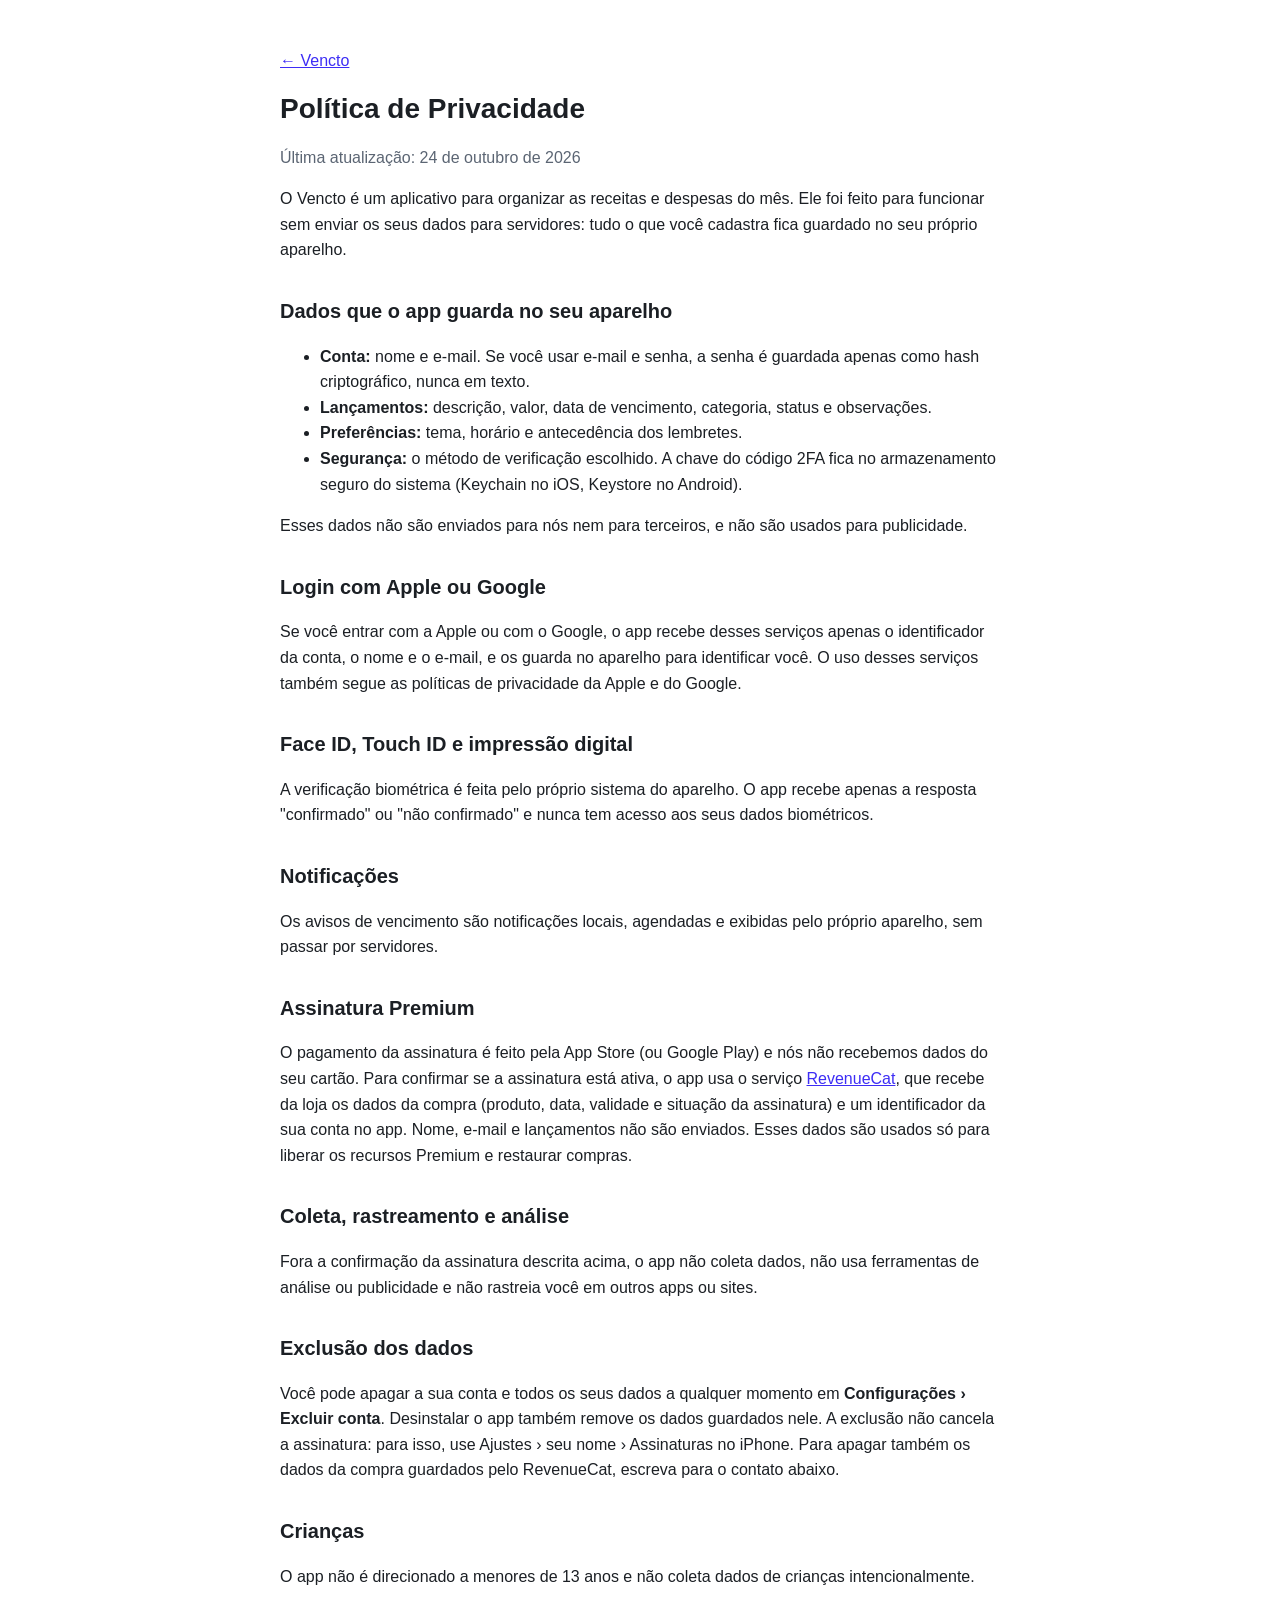
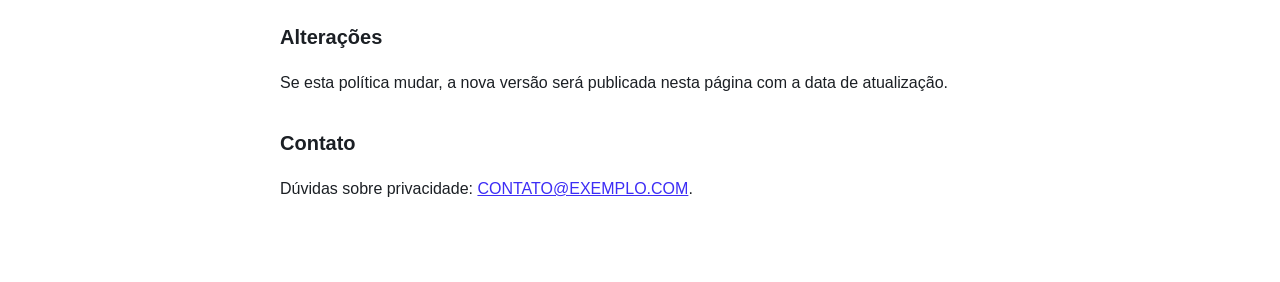
==== privacidade.html @ b56b200f "add files" ====
<!doctype html>
<html lang="pt-BR">
<head>
  <meta charset="utf-8">
  <meta name="viewport" content="width=device-width, initial-scale=1">
  <title>Política de Privacidade — Vencto</title>
  <link rel="stylesheet" href="estilo.css">
</head>
<body>
  <main>
    <p><a href="./">← Vencto</a></p>
    <h1>Política de Privacidade</h1>
    <p class="muted">Última atualização: 24 de outubro de 2026</p>

    <p>O Vencto é um aplicativo para organizar as receitas e despesas do mês. Ele foi feito para funcionar
      sem enviar os seus dados para servidores: tudo o que você cadastra fica guardado no seu próprio aparelho.</p>

    <h2>Dados que o app guarda no seu aparelho</h2>
    <ul>
      <li><strong>Conta:</strong> nome e e-mail. Se você usar e-mail e senha, a senha é guardada apenas como hash
        criptográfico, nunca em texto.</li>
      <li><strong>Lançamentos:</strong> descrição, valor, data de vencimento, categoria, status e observações.</li>
      <li><strong>Preferências:</strong> tema, horário e antecedência dos lembretes.</li>
      <li><strong>Segurança:</strong> o método de verificação escolhido. A chave do código 2FA fica no armazenamento
        seguro do sistema (Keychain no iOS, Keystore no Android).</li>
    </ul>
    <p>Esses dados não são enviados para nós nem para terceiros, e não são usados para publicidade.</p>

    <h2>Login com Apple ou Google</h2>
    <p>Se você entrar com a Apple ou com o Google, o app recebe desses serviços apenas o identificador da conta, o nome
      e o e-mail, e os guarda no aparelho para identificar você. O uso desses serviços também segue as políticas de
      privacidade da Apple e do Google.</p>

    <h2>Face ID, Touch ID e impressão digital</h2>
    <p>A verificação biométrica é feita pelo próprio sistema do aparelho. O app recebe apenas a resposta
      "confirmado" ou "não confirmado" e nunca tem acesso aos seus dados biométricos.</p>

    <h2>Notificações</h2>
    <p>Os avisos de vencimento são notificações locais, agendadas e exibidas pelo próprio aparelho, sem passar por
      servidores.</p>

    <h2>Assinatura Premium</h2>
    <p>O pagamento da assinatura é feito pela App Store (ou Google Play) e nós não recebemos dados do seu cartão. Para
      confirmar se a assinatura está ativa, o app usa o serviço <a href="https://www.revenuecat.com/privacy/">RevenueCat</a>,
      que recebe da loja os dados da compra (produto, data, validade e situação da assinatura) e um identificador da sua
      conta no app. Nome, e-mail e lançamentos não são enviados. Esses dados são usados só para liberar os recursos
      Premium e restaurar compras.</p>

    <h2>Coleta, rastreamento e análise</h2>
    <p>Fora a confirmação da assinatura descrita acima, o app não coleta dados, não usa ferramentas de análise ou
      publicidade e não rastreia você em outros apps ou sites.</p>

    <h2>Exclusão dos dados</h2>
    <p>Você pode apagar a sua conta e todos os seus dados a qualquer momento em <strong>Configurações › Excluir
      conta</strong>. Desinstalar o app também remove os dados guardados nele. A exclusão não cancela a assinatura: para
      isso, use Ajustes › seu nome › Assinaturas no iPhone. Para apagar também os dados da compra guardados pelo
      RevenueCat, escreva para o contato abaixo.</p>

    <h2>Crianças</h2>
    <p>O app não é direcionado a menores de 13 anos e não coleta dados de crianças intencionalmente.</p>

    <h2>Alterações</h2>
    <p>Se esta política mudar, a nova versão será publicada nesta página com a data de atualização.</p>

    <h2>Contato</h2>
    <p>Dúvidas sobre privacidade: <a href="mailto:CONTATO@EXEMPLO.COM">CONTATO@EXEMPLO.COM</a>.</p>
  </main>
</body>
</html>
---- estilo.css ----
:root {
  --bg: #ffffff;
  --text: #1b1f24;
  --muted: #5b6573;
  --link: #3d2df5;
}

@media (prefers-color-scheme: dark) {
  :root {
    --bg: #0d1117;
    --text: #e6edf3;
    --muted: #8b949e;
    --link: #9b8fff;
  }
}

body {
  margin: 0;
  background: var(--bg);
  color: var(--text);
  font: 16px/1.6 -apple-system, BlinkMacSystemFont, "Segoe UI", Roboto, sans-serif;
}

main {
  max-width: 720px;
  margin: 0 auto;
  padding: 32px 16px 64px;
}

h1 { font-size: 28px; line-height: 1.2; }
h2 { font-size: 20px; margin-top: 32px; }
h3 { font-size: 17px; margin-bottom: 4px; }
a { color: var(--link); }
.muted { color: var(--muted); }
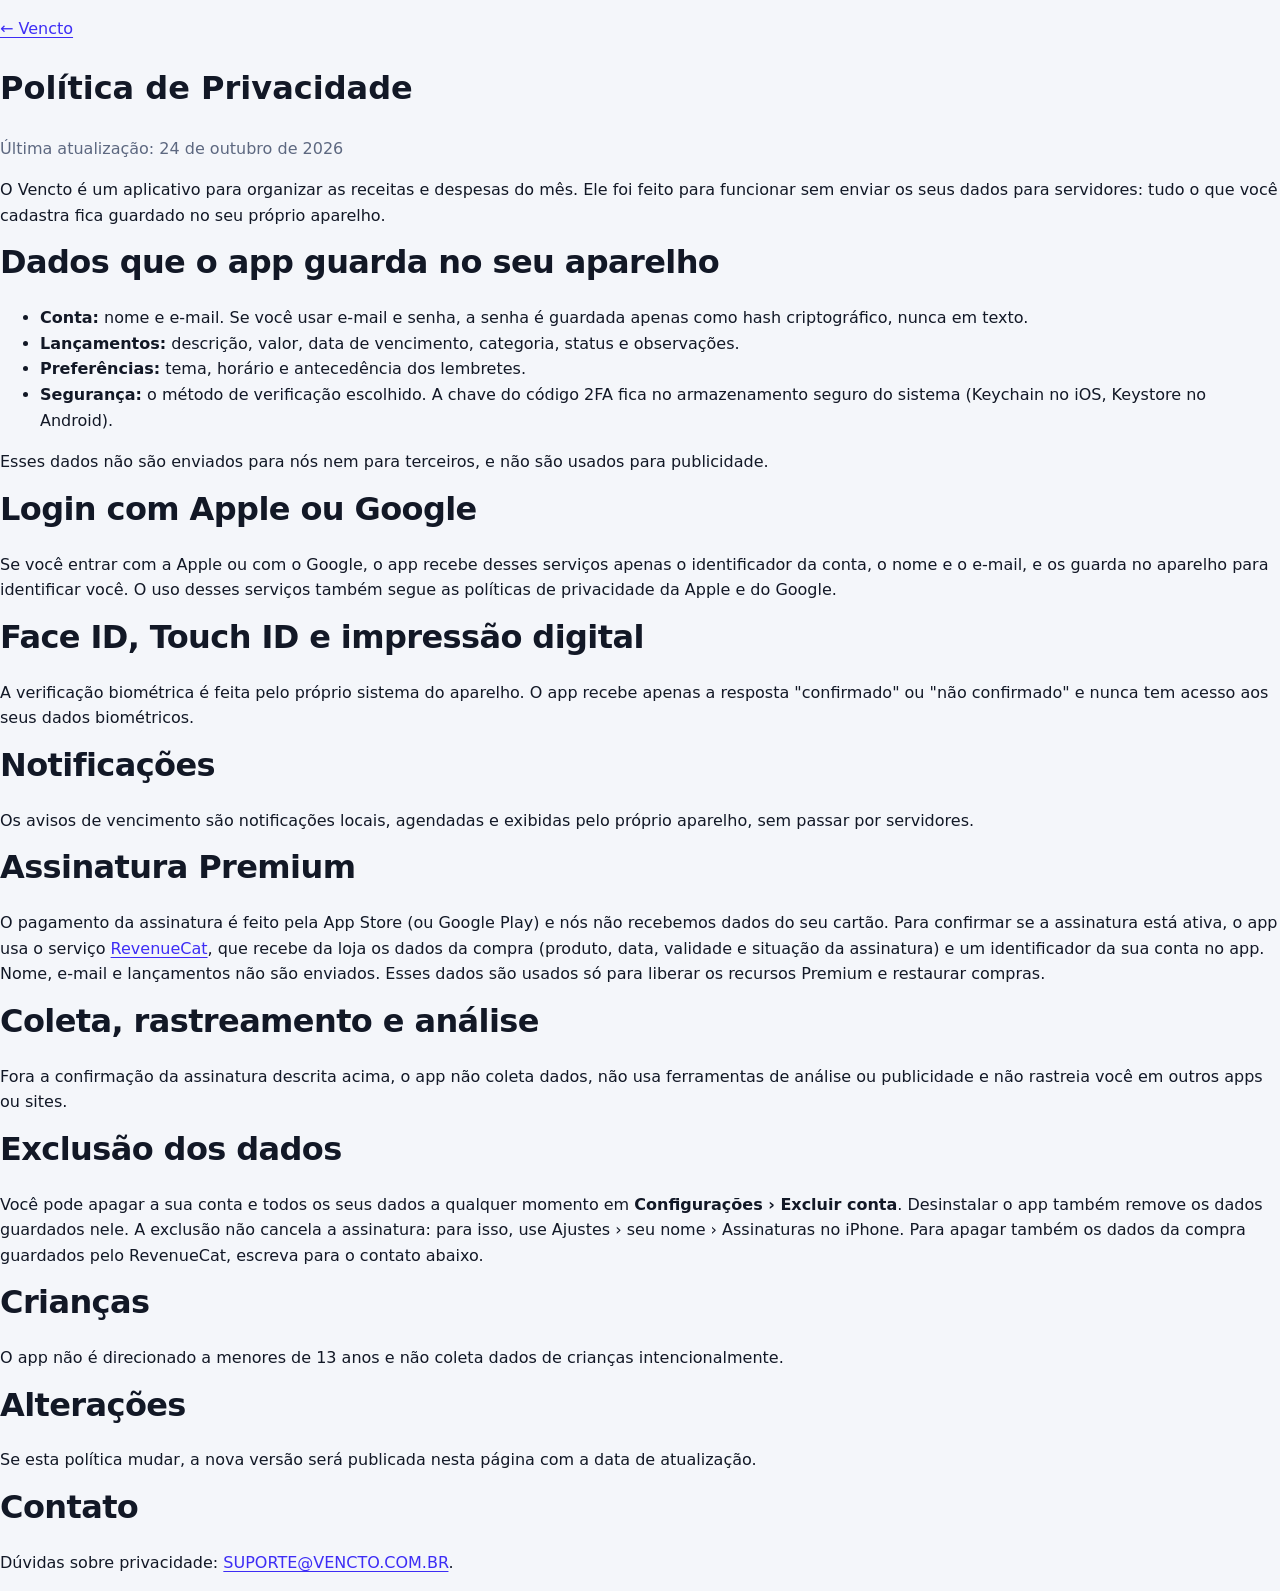
==== commit a64a20d6: "Update privacidade.html" ====
--- a/privacidade.html
+++ b/privacidade.html
@@ -63,7 +63,7 @@
     <p>Se esta política mudar, a nova versão será publicada nesta página com a data de atualização.</p>
 
     <h2>Contato</h2>
-    <p>Dúvidas sobre privacidade: <a href="mailto:CONTATO@EXEMPLO.COM">CONTATO@EXEMPLO.COM</a>.</p>
+    <p>Dúvidas sobre privacidade: <a href="mailto:SUPORTE@VENCTO.COM.BR">SUPORTE@VENCTO.COM.BR</a>.</p>
   </main>
 </body>
 </html>
--- a/estilo.css
+++ b/estilo.css
@@ -1,34 +1,250 @@
+/* Páginas públicas do Vencto: mesmas cores e formas do app. */
 :root {
-  --bg: #ffffff;
-  --text: #1b1f24;
-  --muted: #5b6573;
-  --link: #3d2df5;
+  color-scheme: light;
+  --bg: #f4f6fa;
+  --surface: #ffffff;
+  --surface-alt: #eef1f6;
+  --border: #dce1ea;
+  --text: #121826;
+  --muted: #5d6880;
+  --primary: #3d2df5;
+  --primary-deep: #2a1fc4;
+  --on-primary: #ffffff;
+  --lime: #c6f432;
+  --income: #13915a;
+  --expense: #d93a4a;
+  --shadow: 0 1px 2px rgb(18 24 38 / 6%), 0 8px 24px rgb(18 24 38 / 6%);
 }
 
 @media (prefers-color-scheme: dark) {
-  :root {
+  :root:not([data-theme="light"]) {
+    color-scheme: dark;
     --bg: #0d1117;
-    --text: #e6edf3;
-    --muted: #8b949e;
-    --link: #9b8fff;
+    --surface: #161b24;
+    --surface-alt: #1f2633;
+    --border: #2a3343;
+    --text: #ecf0f7;
+    --muted: #97a2b8;
+    --primary: #7262ff;
+    --primary-deep: #3d2df5;
+    --income: #3dd68c;
+    --expense: #ff6b78;
+    --shadow: 0 1px 2px rgb(0 0 0 / 30%), 0 8px 24px rgb(0 0 0 / 25%);
   }
 }
+
+:root[data-theme="dark"] {
+  color-scheme: dark;
+  --bg: #0d1117;
+  --surface: #161b24;
+  --surface-alt: #1f2633;
+  --border: #2a3343;
+  --text: #ecf0f7;
+  --muted: #97a2b8;
+  --primary: #7262ff;
+  --primary-deep: #3d2df5;
+  --income: #3dd68c;
+  --expense: #ff6b78;
+  --shadow: 0 1px 2px rgb(0 0 0 / 30%), 0 8px 24px rgb(0 0 0 / 25%);
+}
+
+* { box-sizing: border-box; }
+
+html { -webkit-text-size-adjust: 100%; }
 
 body {
   margin: 0;
   background: var(--bg);
   color: var(--text);
-  font: 16px/1.6 -apple-system, BlinkMacSystemFont, "Segoe UI", Roboto, sans-serif;
-}
-
-main {
-  max-width: 720px;
-  margin: 0 auto;
-  padding: 32px 16px 64px;
-}
-
-h1 { font-size: 28px; line-height: 1.2; }
-h2 { font-size: 20px; margin-top: 32px; }
-h3 { font-size: 17px; margin-bottom: 4px; }
-a { color: var(--link); }
+  font: 16px/1.6 -apple-system, BlinkMacSystemFont, "SF Pro Text", system-ui, "Segoe UI", Roboto, sans-serif;
+  -webkit-font-smoothing: antialiased;
+}
+
+a { color: var(--primary); text-underline-offset: 3px; }
+img { max-width: 100%; display: block; }
+
+.wrap { max-width: 1040px; margin: 0 auto; padding: 0 16px; }
+
+/* Topo roxo, como a abertura do app */
+.hero {
+  position: relative;
+  overflow: hidden;
+  background: radial-gradient(120% 90% at 85% 0%, #5a4bff 0%, #3d2df5 45%, #2a1fc4 100%);
+  color: #fff;
+  padding: 20px 0 0;
+}
+.hero::after {
+  /* o ponto verde-limão do logo, ampliado como detalhe de fundo */
+  content: "";
+  position: absolute;
+  right: -90px;
+  top: -90px;
+  width: 260px;
+  height: 260px;
+  border-radius: 50%;
+  background: var(--lime);
+  opacity: 0.12;
+}
+.nav { display: flex; align-items: center; justify-content: space-between; gap: 12px; }
+.brand { display: flex; align-items: center; gap: 10px; color: #fff; text-decoration: none; font-weight: 800; font-size: 20px; letter-spacing: -0.3px; }
+.brand img { width: 36px; height: 36px; border-radius: 10px; box-shadow: 0 0 0 1px rgb(255 255 255 / 25%); }
+.nav a.link { color: #fff; opacity: 0.85; font-weight: 600; font-size: 15px; text-decoration: none; }
+.nav a.link:hover { opacity: 1; }
+
+.hero-grid {
+  display: grid;
+  grid-template-columns: 1.1fr 0.9fr;
+  align-items: end;
+  gap: 32px;
+  padding-top: 48px;
+}
+.hero h1 { font-size: clamp(34px, 6vw, 54px); line-height: 1.05; letter-spacing: -1.2px; margin: 0 0 16px; font-weight: 800; }
+.hero h1 .dot { color: var(--lime); }
+.hero p.lead { font-size: 19px; line-height: 1.5; opacity: 0.9; margin: 0 0 28px; max-width: 34ch; }
+.hero-copy { padding-bottom: 56px; }
+
+.pill {
+  display: inline-flex;
+  align-items: center;
+  gap: 8px;
+  padding: 10px 18px;
+  border-radius: 999px;
+  font-weight: 700;
+  font-size: 15px;
+  text-decoration: none;
+}
+.pill-light { background: #fff; color: #2a1fc4; }
+.pill-ghost { color: #fff; box-shadow: inset 0 0 0 1.5px rgb(255 255 255 / 45%); }
+.actions { display: flex; flex-wrap: wrap; gap: 10px; }
+
+.phones { display: flex; justify-content: center; gap: 16px; margin-bottom: -2px; }
+.phone {
+  width: 220px;
+  border-radius: 34px 34px 0 0;
+  padding: 10px 10px 0;
+  background: #0b0d14;
+  box-shadow: 0 30px 60px rgb(10 6 60 / 45%);
+}
+.phone img { border-radius: 26px 26px 0 0; aspect-ratio: 9 / 16; object-fit: cover; object-position: top; }
+.phone.back { transform: translateY(36px); opacity: 0.95; }
+
+/* Seções */
+section { padding: 56px 0 8px; }
+.eyebrow { color: var(--primary); font-weight: 800; font-size: 13px; letter-spacing: 0.8px; text-transform: uppercase; margin: 0 0 8px; }
+h2 { font-size: clamp(24px, 3.5vw, 32px); line-height: 1.15; letter-spacing: -0.6px; margin: 0 0 24px; }
+
+.features { display: grid; grid-template-columns: repeat(4, 1fr); gap: 14px; }
+.card {
+  background: var(--surface);
+  border: 1px solid var(--border);
+  border-radius: 16px;
+  padding: 20px;
+  box-shadow: var(--shadow);
+}
+.feature h3 { font-size: 17px; margin: 14px 0 6px; }
+.feature p { margin: 0; color: var(--muted); font-size: 15px; line-height: 1.5; }
+.icon {
+  width: 44px;
+  height: 44px;
+  border-radius: 12px;
+  display: grid;
+  place-items: center;
+  background: color-mix(in srgb, var(--primary) 12%, transparent);
+  color: var(--primary);
+}
+.icon svg { width: 22px; height: 22px; }
+
+/* Suporte */
+.support {
+  display: flex;
+  flex-wrap: wrap;
+  align-items: center;
+  justify-content: space-between;
+  gap: 20px;
+  padding: 28px;
+}
+.support h2 { margin: 0 0 6px; }
+.support p { margin: 0; color: var(--muted); }
+.btn {
+  display: inline-flex;
+  align-items: center;
+  gap: 8px;
+  min-height: 50px;
+  padding: 0 22px;
+  border-radius: 14px;
+  background: var(--primary);
+  color: var(--on-primary);
+  font-weight: 700;
+  text-decoration: none;
+}
+.btn:hover { filter: brightness(1.08); }
+
+/* Perguntas frequentes */
+.faq { display: grid; gap: 10px; }
+details {
+  background: var(--surface);
+  border: 1px solid var(--border);
+  border-radius: 14px;
+  padding: 0 18px;
+}
+summary {
+  cursor: pointer;
+  list-style: none;
+  padding: 16px 0;
+  font-weight: 700;
+  display: flex;
+  justify-content: space-between;
+  align-items: center;
+  gap: 12px;
+}
+summary::-webkit-details-marker { display: none; }
+summary::after {
+  content: "";
+  flex: none;
+  width: 10px;
+  height: 10px;
+  border-right: 2px solid var(--muted);
+  border-bottom: 2px solid var(--muted);
+  transform: rotate(45deg) translateY(-3px);
+  transition: transform 0.2s;
+}
+details[open] summary::after { transform: rotate(-135deg) translateY(-3px); }
+details p { margin: 0 0 16px; color: var(--muted); }
+
+footer {
+  margin-top: 64px;
+  padding: 28px 0 40px;
+  border-top: 1px solid var(--border);
+  color: var(--muted);
+  font-size: 14px;
+}
+footer .wrap { display: flex; flex-wrap: wrap; justify-content: space-between; gap: 12px; }
+footer a { color: var(--muted); }
+
+/* Página de texto (privacidade) */
+.hero.compact { padding-bottom: 40px; }
+.hero.compact h1 { font-size: clamp(30px, 5vw, 44px); margin: 40px 0 8px; }
+.hero.compact p { margin: 0; opacity: 0.85; }
+.doc { max-width: 760px; margin: -24px auto 0; position: relative; padding: 32px; }
+.doc h2 { font-size: 20px; letter-spacing: -0.2px; margin: 32px 0 8px; }
+.doc h2:first-child { margin-top: 0; }
+.doc p, .doc li { color: var(--text); }
+.doc ul { padding-left: 20px; }
+.doc li { margin-bottom: 6px; }
 .muted { color: var(--muted); }
+
+@media (max-width: 860px) {
+  .hero-grid { grid-template-columns: 1fr; padding-top: 36px; gap: 8px; }
+  .hero-copy { padding-bottom: 8px; }
+  .features { grid-template-columns: repeat(2, 1fr); }
+}
+
+@media (max-width: 520px) {
+  .features { grid-template-columns: 1fr; }
+  .phone { width: 46%; border-radius: 26px 26px 0 0; padding: 7px 7px 0; }
+  .phone img { border-radius: 20px 20px 0 0; }
+  .phone.back { transform: translateY(24px); }
+  .support { padding: 22px; }
+  .doc { padding: 22px; margin-top: -20px; }
+  .nav a.link { font-size: 14px; }
+}
